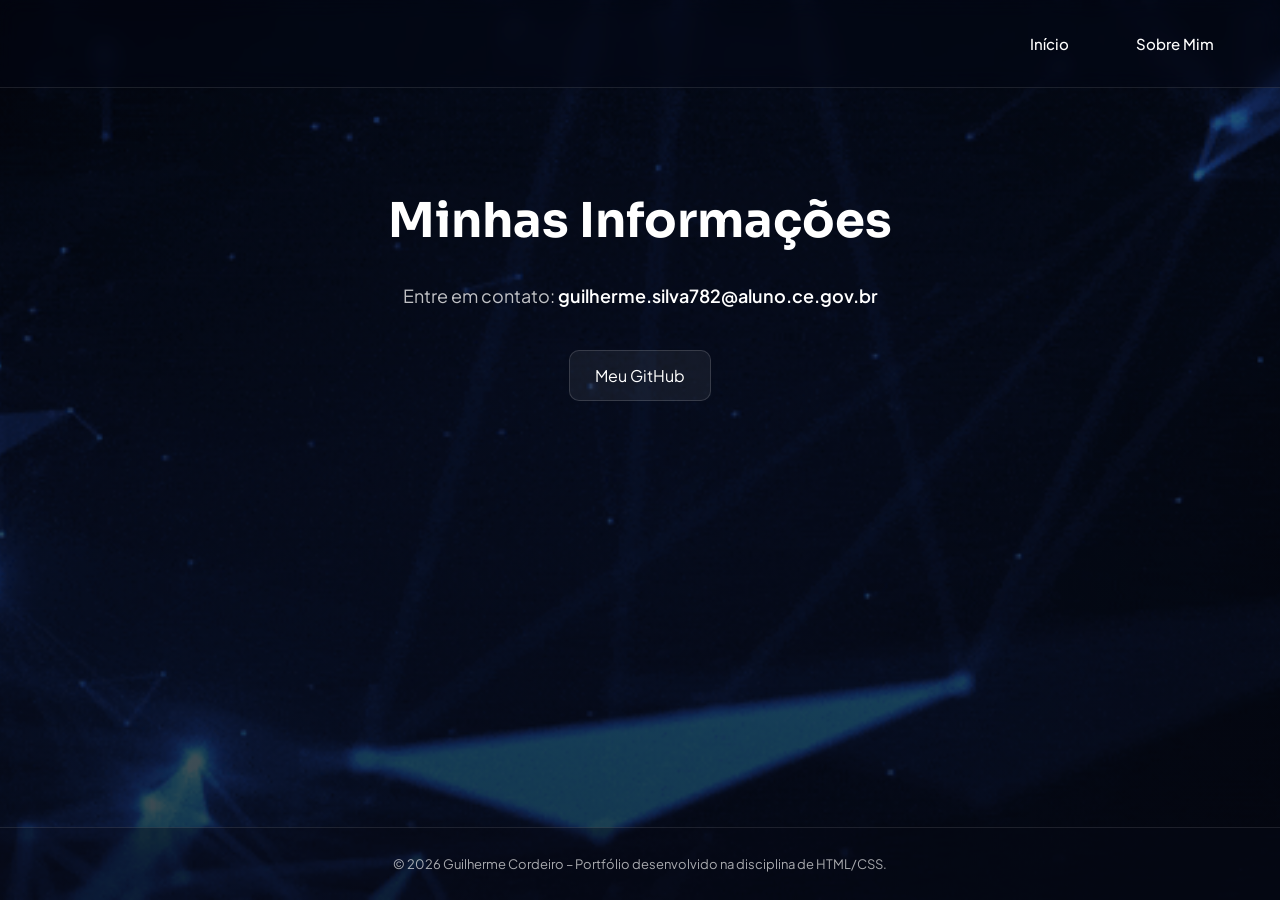
==== pages/contato/index.html @ b78fa882 "Site inteiro" ====
<!DOCTYPE html>
<html lang="pt-BR">

<head>
    <meta charset="UTF-8">
    <meta name="viewport" content="width=device-width, initial-scale=1.0">

    <link rel="stylesheet" href="../../css/main.css">
    <link rel="stylesheet" href="../../css/pages/contato.css">
    <link rel="shortcut icon" href="../../src/imgs/Favicon.ico" type="image/x-icon">

    <title>Meu Contato - Portfólio</title>
</head>

<body>
    <header>
        <nav>
            <a href="../home/index.html">Início</a>
            <a href="../sobre/index.html">Sobre Mim</a>
        </nav>
    </header>

    <main>
        <h1>Minhas Informações</h1>
        <p>Entre em contato: <a href="mailto:guilherme.silva782@aluno.ce.gov.br">guilherme.silva782@aluno.ce.gov.br</a></p>
        <a href="">Meu GitHub</a>
    </main>

    <footer>
        <section>
            <p>© 2026 Guilherme Cordeiro – Portfólio desenvolvido na disciplina de HTML/CSS.</p>
        </section>
    </footer>
</body>

</html>
---- css/main.css ----
@import url('https://fonts.googleapis.com/css2?family=Plus+Jakarta+Sans:wght@300;400;500;600;700&family=Sora:wght@400;500;600;700&display=swap');

* {
    box-sizing: border-box;
}

html {
    scroll-behavior: smooth;
}

body {
    margin: 0;
    min-height: 100vh;

    display: flex;
    flex-direction: column;

    background-image:
        linear-gradient(rgba(5, 8, 20, 0.55),
            rgba(5, 8, 20, 0.75)),
        url("../src/gifs/BackgroundGif.gif");

    background-position: center;
    background-repeat: no-repeat;
    background-size: cover;
    background-attachment: fixed;

    color: #fff;
}

h1, h2, h3 {
    font-family: "Sora", sans-serif;
    color: #fff;
}

p, a, li, span {
    font-family: "Plus Jakarta Sans", sans-serif;
}

p {
    line-height: 1.7;
}

a {
    color: #fff;
    text-decoration: none;
    transition: 0.25s ease;
}

a:hover {
    opacity: 0.7;
}


/* Header */

header {
    width: 100%;
    padding: 24px 50px;

    border-bottom: 1px solid rgba(255, 255, 255, 0.1);

    background: rgba(5, 8, 20, 0.35);
    backdrop-filter: blur(10px);
}

nav {
    display: flex;
    justify-content: flex-end;
    align-items: center;
    gap: 35px;
}

nav a {
    font-size: 15px;
    font-weight: 500;

    padding: 10px 16px;

    border-radius: 8px;
}

nav a:hover {
    background: rgba(255, 255, 255, 0.1);
    opacity: 1;
}


/* Main */

main {
    width: min(1200px, 90%);
    margin: 0 auto;
    padding: 70px 0;

    flex: 1;
}


/* Footer */

footer {
    margin-top: 60px;
    padding: 25px;

    text-align: center;

    border-top: 1px solid rgba(255, 255, 255, 0.1);
    background: rgba(5, 8, 20, 0.4);
}

footer p {
    margin: 0;

    font-size: 13px;
    opacity: 0.65;
}
---- css/pages/contato.css ----
main {
    text-align: center;
}

main h1 {
    font-size: 48px;
    margin-bottom: 30px;
}

main p {
    font-size: 18px;
    color: rgba(255, 255, 255, 0.75);
}

main p a {
    color: #fff;
    font-weight: 600;
}

main > a {
    display: inline-block;

    margin-top: 20px;
    padding: 14px 25px;

    border: 1px solid rgba(255, 255, 255, 0.15);
    border-radius: 10px;

    background: rgba(255, 255, 255, 0.06);
}

main > a:hover {
    background: rgba(255, 255, 255, 0.12);
    transform: translateY(-3px);
}
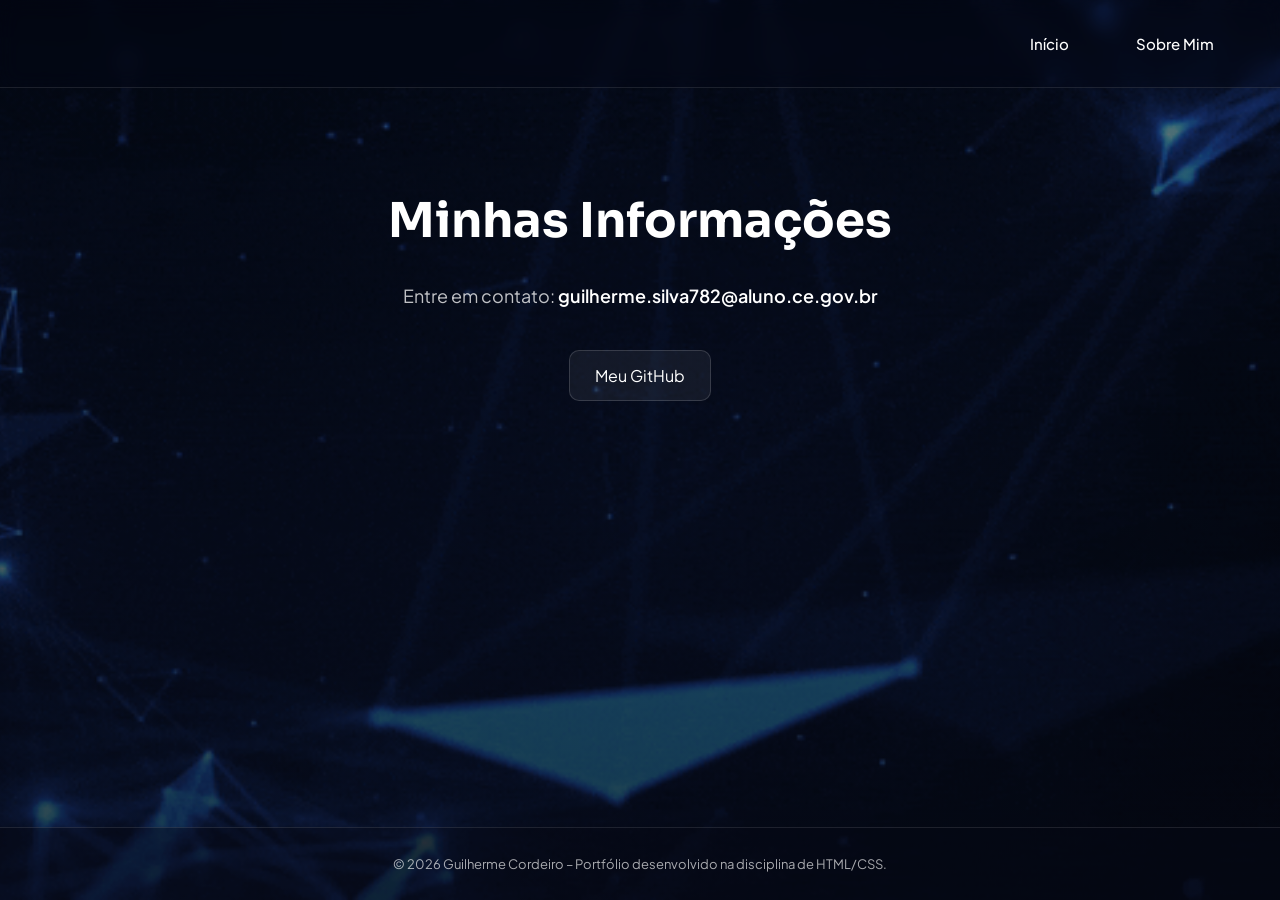
==== commit 4ebc7fbe: "Adicionando site inteiro" ====
--- a/pages/contato/index.html
+++ b/pages/contato/index.html
@@ -23,7 +23,7 @@
     <main>
         <h1>Minhas Informações</h1>
         <p>Entre em contato: <a href="mailto:guilherme.silva782@aluno.ce.gov.br">guilherme.silva782@aluno.ce.gov.br</a></p>
-        <a href="">Meu GitHub</a>
+        <a href="https://github.com/guilherme-o-lindo" target="_blank">Meu GitHub</a>
     </main>
 
     <footer>
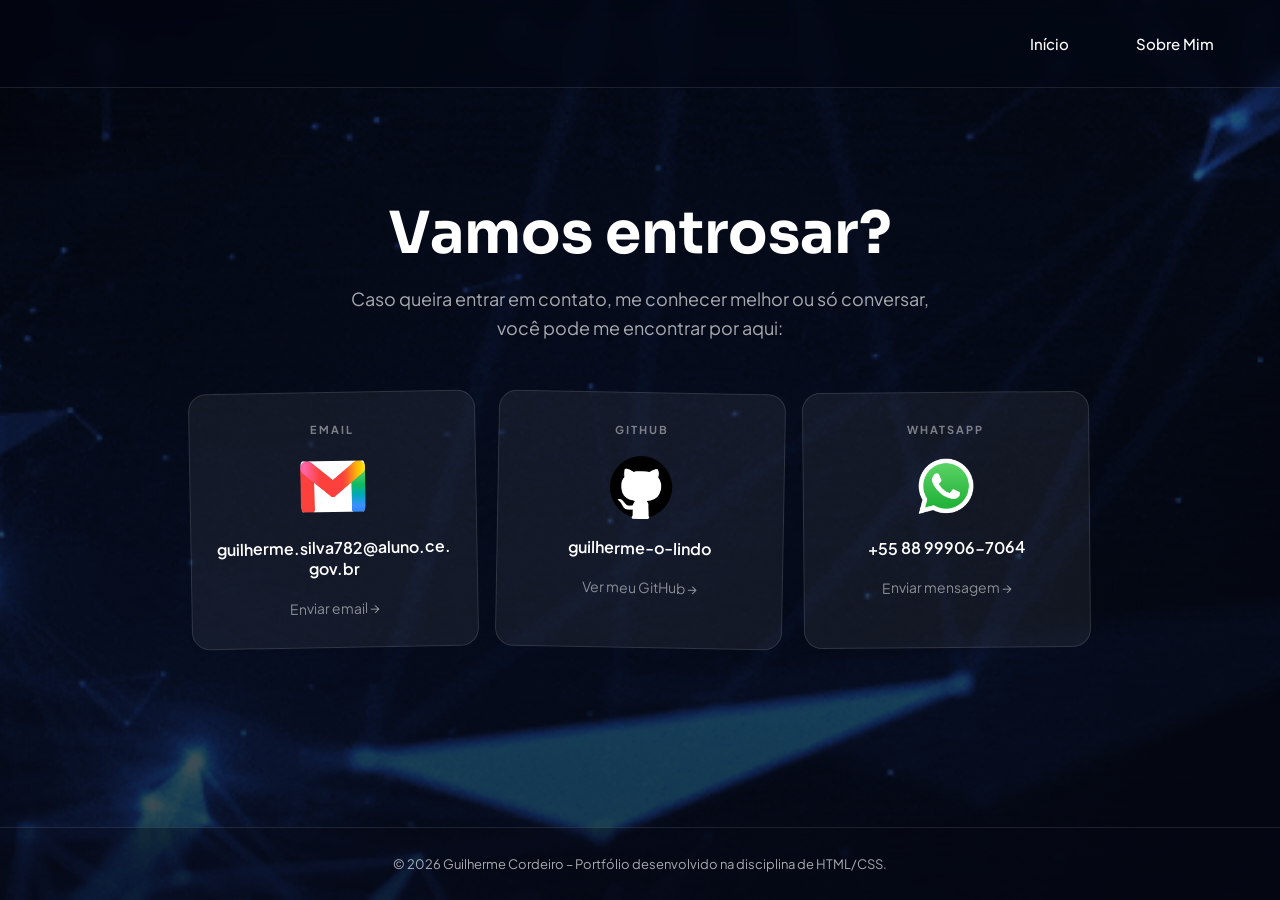
==== commit fca274c7: "Atualização" ====
--- a/pages/contato/index.html
+++ b/pages/contato/index.html
@@ -21,9 +21,35 @@
     </header>
 
     <main>
-        <h1>Minhas Informações</h1>
-        <p>Entre em contato: <a href="mailto:guilherme.silva782@aluno.ce.gov.br">guilherme.silva782@aluno.ce.gov.br</a></p>
-        <a href="https://github.com/guilherme-o-lindo" target="_blank">Meu GitHub</a>
+        <h1>Vamos entrosar?</h1>
+
+        <p class="subtitulo">
+            Caso queira entrar em contato, me conhecer melhor ou só conversar,
+            você pode me encontrar por aqui:
+        </p>
+
+        <div class="contatos">
+            <a class="contato" href="mailto:guilherme.silva782@aluno.ce.gov.br">
+                <span class="contato-tipo">EMAIL</span>
+                <img src="../../src/imgs/Logos/LogoGmail.jpg" alt="">
+                <span class="contato-info">guilherme.silva782@aluno.ce.gov.br</span>
+                <span class="contato-acao">Enviar email →</span>
+            </a>
+
+            <a class="contato" href="https://github.com/guilherme-o-lindo" target="_blank">
+                <span class="contato-tipo">GITHUB</span>
+                <img src="../../src/imgs/Logos/LogoGitHub.png" alt="">
+                <span class="contato-info">guilherme-o-lindo</span>
+                <span class="contato-acao">Ver meu GitHub →</span>
+            </a>
+
+            <a class="contato" href="https://wa.me/5588999067064" target="_blank">
+                <span class="contato-tipo">WHATSAPP</span>
+                <img src="../../src/imgs/Logos/LogoWhatsApp.png" alt="">
+                <span class="contato-info">+55 88 99906-7064</span>
+                <span class="contato-acao">Enviar mensagem →</span>
+            </a>
+        </div>
     </main>
 
     <footer>
--- a/css/main.css
+++ b/css/main.css
@@ -26,6 +26,12 @@
     background-attachment: fixed;
 
     color: #fff;
+
+    user-select: none;
+}
+
+input, textarea, a, button {
+    user-select: text;
 }
 
 h1, h2, h3 {
@@ -58,7 +64,7 @@
     width: 100%;
     padding: 24px 50px;
 
-    border-bottom: 1px solid rgba(255, 255, 255, 0.1);
+    border-bottom: 0.25px solid rgba(255, 255, 255, 0.1);
 
     background: rgba(5, 8, 20, 0.35);
     backdrop-filter: blur(10px);
--- a/css/pages/contato.css
+++ b/css/pages/contato.css
@@ -1,35 +1,133 @@
 main {
     text-align: center;
+    padding: 70px 20px;
 }
 
 main h1 {
-    font-size: 48px;
-    margin-bottom: 30px;
+    font-size: clamp(40px, 6vw, 58px);
+    margin-bottom: 15px;
 }
 
-main p {
+.subtitulo {
+    max-width: 600px;
+    margin: 0 auto 50px;
+
     font-size: 18px;
-    color: rgba(255, 255, 255, 0.75);
+    line-height: 1.6;
+
+    color: rgba(255, 255, 255, 0.65);
 }
 
-main p a {
-    color: #fff;
-    font-weight: 600;
+
+/* Cards */
+
+.contatos {
+    display: grid;
+    grid-template-columns: repeat(auto-fit, minmax(230px, 1fr));
+
+    gap: 20px;
+
+    max-width: 900px;
+    margin: 0 auto;
 }
 
-main > a {
-    display: inline-block;
+.contato {
+    display: flex;
+    flex-direction: column;
+    align-items: center;
 
-    margin-top: 20px;
-    padding: 14px 25px;
+    padding: 30px 25px;
 
-    border: 1px solid rgba(255, 255, 255, 0.15);
-    border-radius: 10px;
+    text-align: center;
+
+    border: 1px solid rgba(255, 255, 255, 0.12);
+    border-radius: 18px;
 
     background: rgba(255, 255, 255, 0.06);
+
+    transition:
+        transform 0.3s ease,
+        border-color 0.3s ease,
+        box-shadow 0.3s ease;
 }
 
-main > a:hover {
-    background: rgba(255, 255, 255, 0.12);
-    transform: translateY(-3px);
+
+/* Pequena inclinação */
+
+.contato:nth-child(1) {
+    transform: rotate(-1deg);
+}
+
+.contato:nth-child(2) {
+    transform: rotate(1deg);
+}
+
+.contato:nth-child(3) {
+    transform: rotate(-0.5deg);
+}
+
+
+/* Hover */
+
+.contato:hover {
+    transform: translateY(-8px) rotate(0deg);
+
+    border-color: rgba(255, 255, 255, 0.25);
+
+    box-shadow:
+        0 20px 40px rgba(0, 0, 0, 0.3);
+}
+
+
+/* Tipo */
+
+.contato-tipo {
+    margin-bottom: 18px;
+
+    font-size: 11px;
+    font-weight: 700;
+    letter-spacing: 2px;
+
+    color: rgba(255, 255, 255, 0.45);
+}
+
+
+/* Logo */
+
+.contato img {
+    width: 65px;
+    height: 65px;
+
+    object-fit: contain;
+
+    margin-bottom: 18px;
+
+    border-radius: 14px;
+}
+
+
+/* Informação */
+
+.contato-info {
+    font-size: 16px;
+    font-weight: 600;
+    color: white;
+    word-break: break-word;
+}
+
+
+/* Ação */
+
+.contato-acao {
+    margin-top: 20px;
+
+    font-size: 14px;
+
+    color: rgba(255, 255, 255, 0.5);
+
+    transition: color 0.25s ease;
+}
+
+.contato:hover .contato-acao {
+    color: white;
 }
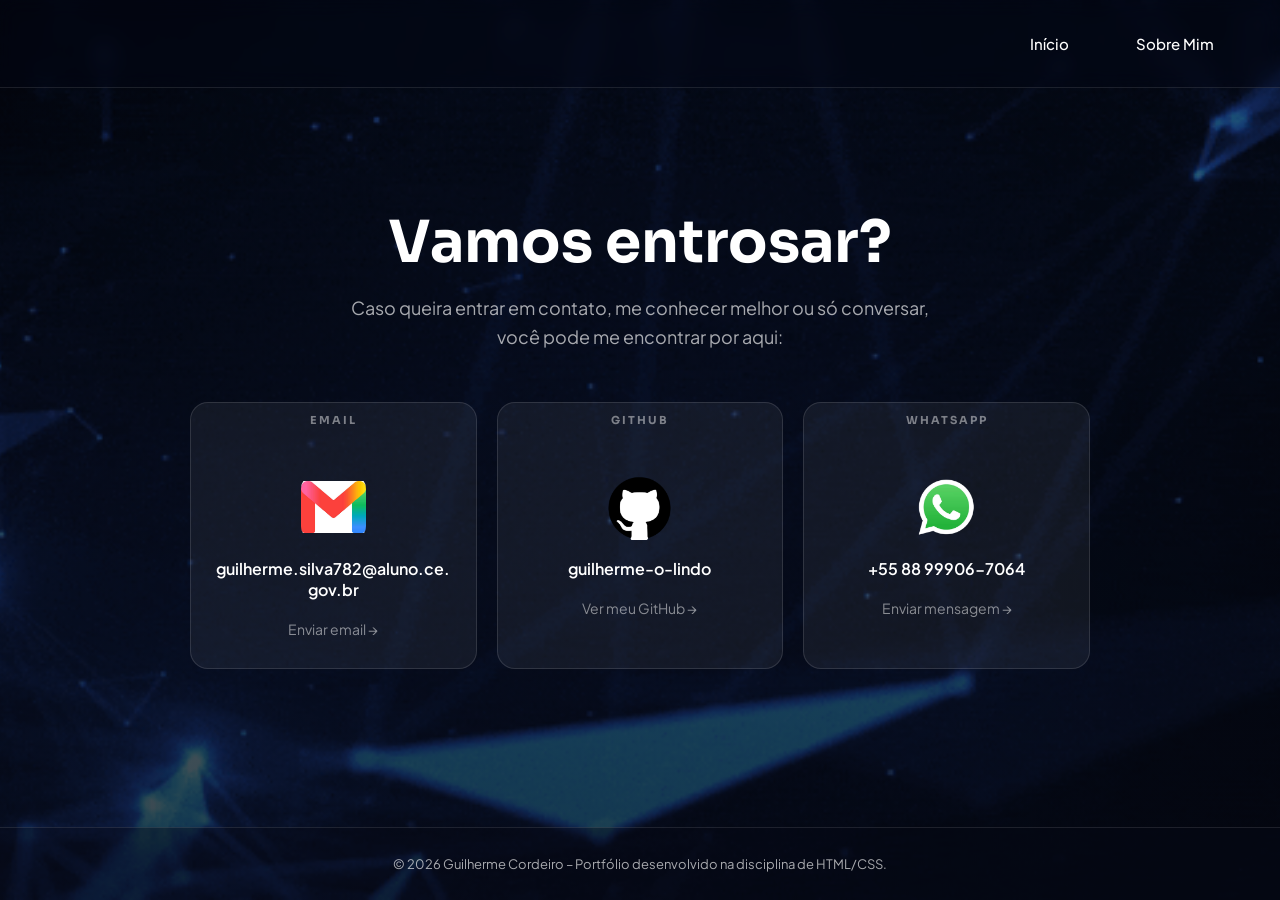
==== commit 2b65781e: "Atualização grande Alterações na estilização do css e ortografias do html" ====
--- a/pages/contato/index.html
+++ b/pages/contato/index.html
@@ -9,10 +9,11 @@
     <link rel="stylesheet" href="../../css/pages/contato.css">
     <link rel="shortcut icon" href="../../src/imgs/Favicon.ico" type="image/x-icon">
 
-    <title>Meu Contato - Portfólio</title>
+    <title>Meu Contato</title>
 </head>
 
 <body>
+
     <header>
         <nav>
             <a href="../home/index.html">Início</a>
@@ -21,42 +22,88 @@
     </header>
 
     <main>
-        <h1>Vamos entrosar?</h1>
 
-        <p class="subtitulo">
-            Caso queira entrar em contato, me conhecer melhor ou só conversar,
-            você pode me encontrar por aqui:
-        </p>
+        <section>
+            <h1>Vamos entrosar?</h1>
 
-        <div class="contatos">
-            <a class="contato" href="mailto:guilherme.silva782@aluno.ce.gov.br">
-                <span class="contato-tipo">EMAIL</span>
-                <img src="../../src/imgs/Logos/LogoGmail.jpg" alt="">
-                <span class="contato-info">guilherme.silva782@aluno.ce.gov.br</span>
-                <span class="contato-acao">Enviar email →</span>
-            </a>
+            <p class="subtitulo">
+                Caso queira entrar em contato, me conhecer melhor ou só conversar,
+                você pode me encontrar por aqui:
+            </p>
+        </section>
 
-            <a class="contato" href="https://github.com/guilherme-o-lindo" target="_blank">
-                <span class="contato-tipo">GITHUB</span>
-                <img src="../../src/imgs/Logos/LogoGitHub.png" alt="">
-                <span class="contato-info">guilherme-o-lindo</span>
-                <span class="contato-acao">Ver meu GitHub →</span>
-            </a>
+        <section aria-label="Formas de contato">
 
-            <a class="contato" href="https://wa.me/5588999067064" target="_blank">
-                <span class="contato-tipo">WHATSAPP</span>
-                <img src="../../src/imgs/Logos/LogoWhatsApp.png" alt="">
-                <span class="contato-info">+55 88 99906-7064</span>
-                <span class="contato-acao">Enviar mensagem →</span>
-            </a>
-        </div>
+            <address class="contatos">
+
+                <article class="contato">
+                    <h2>EMAIL</h2>
+
+                    <a href="mailto:guilherme.silva782@aluno.ce.gov.br">
+                        <img src="../../src/imgs/Logos/LogoGmail.jpg" alt="Gmail">
+
+                        <span class="contato-info">
+                            guilherme.silva782@aluno.ce.gov.br
+                        </span>
+
+                        <span class="contato-acao">
+                            Enviar email →
+                        </span>
+                    </a>
+                </article>
+
+
+                <article class="contato">
+                    <h2>GITHUB</h2>
+
+                    <a href="https://github.com/guilherme-o-lindo"
+                        target="_blank"
+                        rel="noopener noreferrer">
+
+                        <img src="../../src/imgs/Logos/LogoGitHub.png" alt="GitHub">
+
+                        <span class="contato-info">
+                            guilherme-o-lindo
+                        </span>
+
+                        <span class="contato-acao">
+                            Ver meu GitHub →
+                        </span>
+                    </a>
+                </article>
+
+
+                <article class="contato">
+                    <h2>WHATSAPP</h2>
+
+                    <a href="https://wa.me/5588999067064"
+                        target="_blank"
+                        rel="noopener noreferrer">
+
+                        <img src="../../src/imgs/Logos/LogoWhatsApp.png" alt="WhatsApp">
+
+                        <span class="contato-info">
+                            +55 88 99906-7064
+                        </span>
+
+                        <span class="contato-acao">
+                            Enviar mensagem →
+                        </span>
+                    </a>
+                </article>
+
+            </address>
+
+        </section>
+
     </main>
 
     <footer>
-        <section>
-            <p>© 2026 Guilherme Cordeiro – Portfólio desenvolvido na disciplina de HTML/CSS.</p>
-        </section>
+        <p>
+            © 2026 Guilherme Cordeiro – Portfólio desenvolvido na disciplina de HTML/CSS.
+        </p>
     </footer>
+
 </body>
 
 </html>
--- a/css/main.css
+++ b/css/main.css
@@ -28,6 +28,10 @@
     color: #fff;
 
     user-select: none;
+}
+
+address {
+    font-style: normal;
 }
 
 input, textarea, a, button {
--- a/css/pages/contato.css
+++ b/css/pages/contato.css
@@ -32,14 +32,6 @@
 }
 
 .contato {
-    display: flex;
-    flex-direction: column;
-    align-items: center;
-
-    padding: 30px 25px;
-
-    text-align: center;
-
     border: 1px solid rgba(255, 255, 255, 0.12);
     border-radius: 18px;
 
@@ -52,37 +44,38 @@
 }
 
 
-/* Pequena inclinação */
+/* Link */
 
-.contato:nth-child(1) {
-    transform: rotate(-1deg);
-}
+.contato > a {
+    display: flex;
+    flex-direction: column;
+    align-items: center;
 
-.contato:nth-child(2) {
-    transform: rotate(1deg);
-}
+    width: 100%;
+    height: 100%;
 
-.contato:nth-child(3) {
-    transform: rotate(-0.5deg);
+    padding: 30px 25px;
+
+    text-align: center;
+
+    color: inherit;
+    text-decoration: none;
 }
 
 
 /* Hover */
 
 .contato:hover {
-    transform: translateY(-8px) rotate(0deg);
+    transform: translateY(-8px);
 
     border-color: rgba(255, 255, 255, 0.25);
-
-    box-shadow:
-        0 20px 40px rgba(0, 0, 0, 0.3);
 }
 
 
 /* Tipo */
 
-.contato-tipo {
-    margin-bottom: 18px;
+.contato h2 {
+    margin: 10px 0 18px;
 
     font-size: 11px;
     font-weight: 700;
@@ -111,7 +104,9 @@
 .contato-info {
     font-size: 16px;
     font-weight: 600;
+
     color: white;
+
     word-break: break-word;
 }
 
@@ -126,8 +121,4 @@
     color: rgba(255, 255, 255, 0.5);
 
     transition: color 0.25s ease;
-}
-
-.contato:hover .contato-acao {
-    color: white;
 }
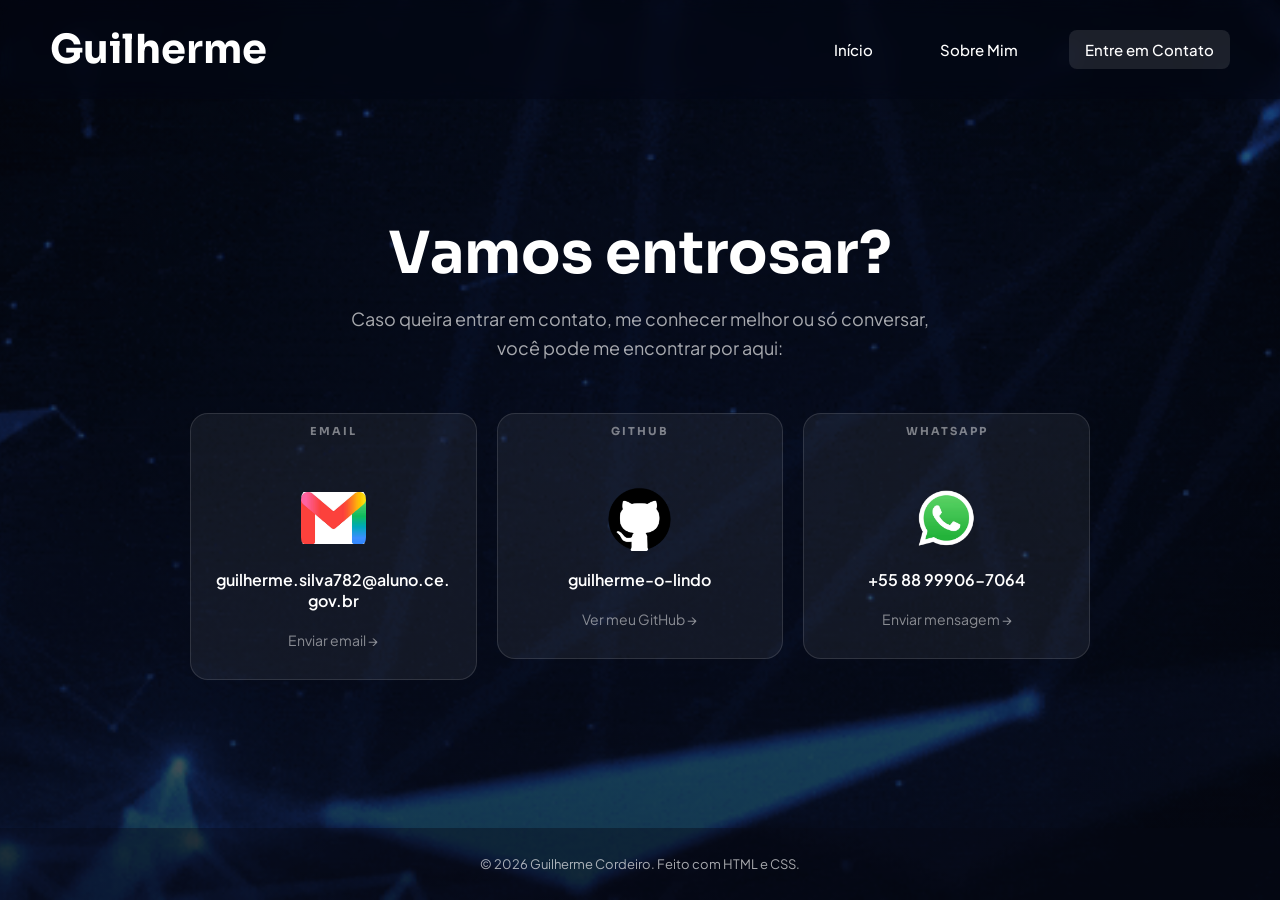
==== commit 207b764e: "Atualização grande parte 2" ====
--- a/pages/contato/index.html
+++ b/pages/contato/index.html
@@ -13,18 +13,20 @@
 </head>
 
 <body>
-
-    <header>
+    <header class="nav_bar">
+        <span>
+            Guilherme
+        </span>
         <nav>
             <a href="../home/index.html">Início</a>
             <a href="../sobre/index.html">Sobre Mim</a>
+            <a href="../contato/index.html" class="ativado">Entre em Contato</a>
         </nav>
     </header>
 
     <main>
-
         <section>
-            <h1>Vamos entrosar?</h1>
+            <h2>Vamos entrosar?</h2>
 
             <p class="subtitulo">
                 Caso queira entrar em contato, me conhecer melhor ou só conversar,
@@ -56,9 +58,7 @@
                 <article class="contato">
                     <h2>GITHUB</h2>
 
-                    <a href="https://github.com/guilherme-o-lindo"
-                        target="_blank"
-                        rel="noopener noreferrer">
+                    <a href="https://github.com/guilherme-o-lindo" target="_blank" rel="noopener noreferrer">
 
                         <img src="../../src/imgs/Logos/LogoGitHub.png" alt="GitHub">
 
@@ -76,9 +76,7 @@
                 <article class="contato">
                     <h2>WHATSAPP</h2>
 
-                    <a href="https://wa.me/5588999067064"
-                        target="_blank"
-                        rel="noopener noreferrer">
+                    <a href="https://wa.me/5588999067064" target="_blank" rel="noopener noreferrer">
 
                         <img src="../../src/imgs/Logos/LogoWhatsApp.png" alt="WhatsApp">
 
@@ -99,9 +97,7 @@
     </main>
 
     <footer>
-        <p>
-            © 2026 Guilherme Cordeiro – Portfólio desenvolvido na disciplina de HTML/CSS.
-        </p>
+        <p>© 2026 Guilherme Cordeiro. Feito com HTML e CSS.</p>
     </footer>
 
 </body>
--- a/css/main.css
+++ b/css/main.css
@@ -64,24 +64,26 @@
 
 /* Header */
 
-header {
+.nav_bar {
     width: 100%;
     padding: 24px 50px;
 
-    border-bottom: 0.25px solid rgba(255, 255, 255, 0.1);
+    display: flex;
+    align-items: center;
+    justify-content: space-between;
 
     background: rgba(5, 8, 20, 0.35);
     backdrop-filter: blur(10px);
 }
 
-nav {
+.nav_bar nav {
     display: flex;
     justify-content: flex-end;
     align-items: center;
     gap: 35px;
 }
 
-nav a {
+.nav_bar nav a {
     font-size: 15px;
     font-weight: 500;
 
@@ -90,7 +92,12 @@
     border-radius: 8px;
 }
 
-nav a:hover {
+.nav_bar nav a:hover {
+    background: rgba(255, 255, 255, 0.1);
+    opacity: 1;
+}
+
+.nav_bar nav a.ativado {
     background: rgba(255, 255, 255, 0.1);
     opacity: 1;
 }
@@ -115,7 +122,6 @@
 
     text-align: center;
 
-    border-top: 1px solid rgba(255, 255, 255, 0.1);
     background: rgba(5, 8, 20, 0.4);
 }
 
@@ -124,4 +130,18 @@
 
     font-size: 13px;
     opacity: 0.65;
+}
+
+/* Marca */
+
+.nav_bar span {
+    display: flex;
+    align-items: center;
+    gap: 25px;
+
+    font-size: 40px;
+    font-weight: 700;
+
+    font-family: "Sora", sans-serif;
+    color: #fff;
 }
--- a/css/pages/contato.css
+++ b/css/pages/contato.css
@@ -3,7 +3,7 @@
     padding: 70px 20px;
 }
 
-main h1 {
+main h2 {
     font-size: clamp(40px, 6vw, 58px);
     margin-bottom: 15px;
 }
@@ -29,6 +29,8 @@
 
     max-width: 900px;
     margin: 0 auto;
+
+    align-items: start;
 }
 
 .contato {
